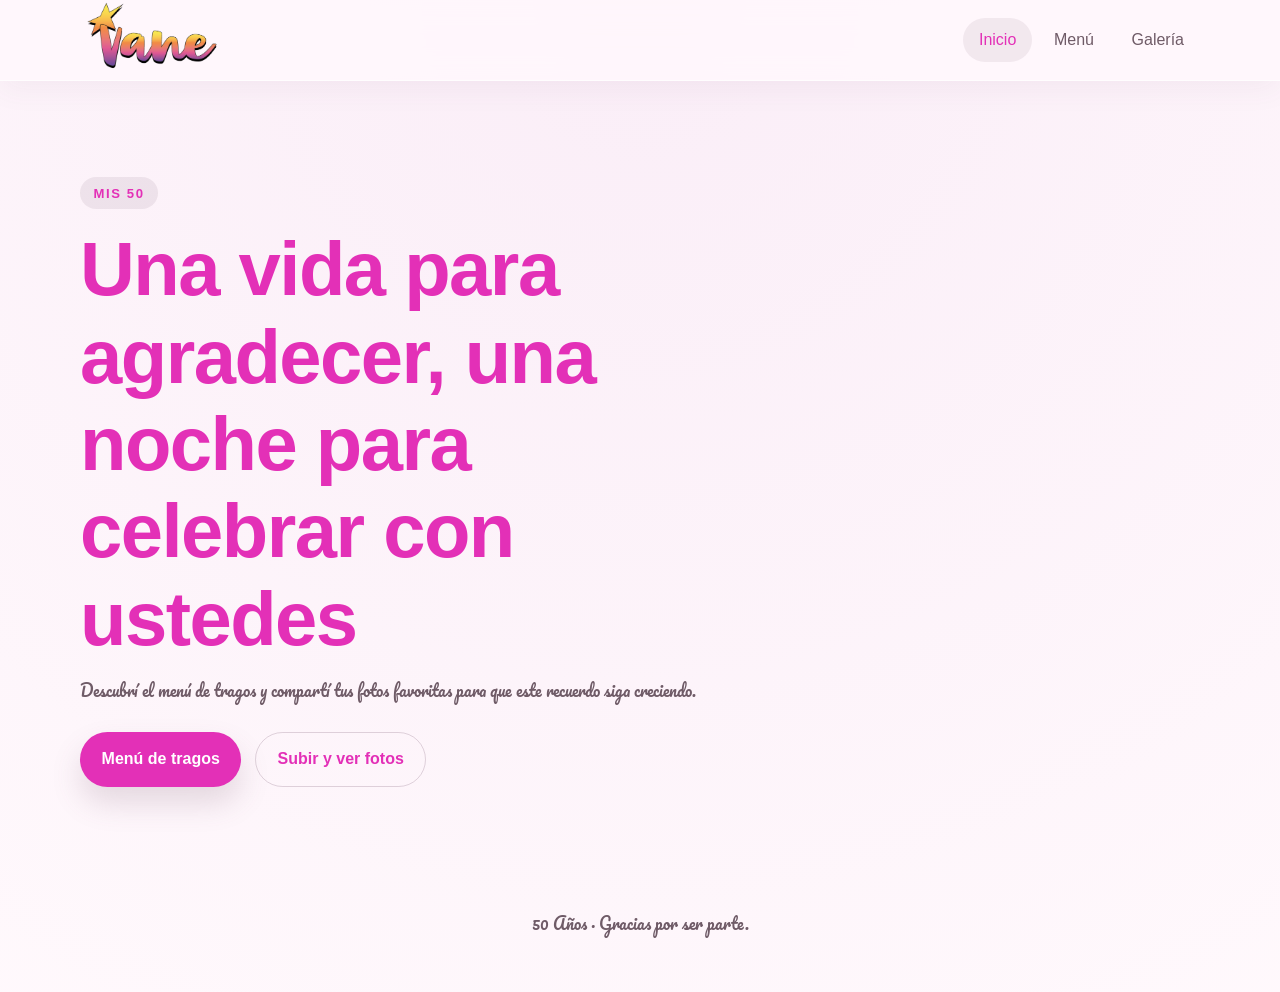
==== index.html @ 93591e59 "Menu finished, gallery minor changes" ====
<!DOCTYPE html>
<html lang="es">
<head>
  <meta charset="UTF-8">
  <meta name="viewport" content="width=device-width, initial-scale=1.0">
  <title>Felices 50 Vane</title>
  <meta name="description" content="App QR para la celebración de 50 años con bienvenida, menú de tragos y galería de recuerdos.">
  <link rel="stylesheet" href="styles/main.css">
  <script src="js/main.js" defer></script>
</head>
<body>
  <header class="site-header">
    <div class="container">
      <a href="index.html" class="site-brand" aria-label="Ir al inicio de 50 Años">
        <img src="assets/images/moments/portada.png" alt="Logo 50 Años" style="height:5rem; width:auto;">
      </a>
      <nav class="site-nav" aria-label="Navegación principal">
        <ul class="site-nav__list">
          <li><a class="site-nav__link" href="index.html">Inicio</a></li>
          <li><a class="site-nav__link" href="menu.html">Menú</a></li>
          <li><a class="site-nav__link" href="gallery.html">Galería</a></li>
        </ul>
      </nav>
    </div>
  </header>

  <main>
    <section class="hero section">
      <div class="container">
        <p class="eyebrow">Mis 50</p>
        <h1>Una vida para agradecer, una noche para celebrar con ustedes</h1>
        <p>
           Descubrí el menú de tragos
           y compartí tus fotos favoritas para que este recuerdo siga creciendo.
          
        </p>
        <div class="cta-group">
          <a class="button" href="menu.html">Menú de tragos</a>
          <a class="button button--secondary" href="gallery.html">Subir y ver fotos</a>
        </div>
      </div>
    </section>
  </main>

  <footer class="site-footer">
    <div class="container">
      <p>50 Años · Gracias por ser parte.</p>
    </div>
  </footer>
</body>
</html>
---- styles/main.css ----
:root {
  --color-primary: #faedf7;
  --color-primary-strong: #f3d7ea;
  --color-accent: #E330B7;
  --color-accent-soft: #b68ba7;
  --color-bg: #fff8fc;
  --color-surface: #ffffff;
  --color-text: #6f5b67;
  --color-text-soft: #6f5b67;
  --color-border: rgba(109, 76, 99, 0.18);
  --color-shadow: rgba(109, 76, 99, 0.14);
  --color-overlay: rgba(45, 29, 40, 0.82);
  --radius-sm: 0.75rem;
  --radius-md: 1.25rem;
  --radius-lg: 2rem;
  --container-width: 1120px;
  --transition: 180ms ease;
}

@font-face {
  font-family: 'Pacifico';
  src: url('../assets/fonts/Pacifico-Regular.ttf') format('truetype');
  font-weight: normal;
  font-style: normal;
}

*,
*::before,
*::after {
  box-sizing: border-box;
}

html {
  scroll-behavior: smooth;
}

body {
  margin: 0;
  font-family: sans-serif;
  color: var(--color-text);
  background:
    radial-gradient(circle at top, rgba(250, 237, 247, 0.95), rgba(255, 248, 252, 0.88)),
    linear-gradient(180deg, #fff8fc 0%, #fffdfd 100%);
  line-height: 1.6;
}

img {
  display: block;
  max-width: 100%;
  border: 0;
}

a {
  color: inherit;
  text-decoration: none;
}

h4 {
  margin: 0;
}
button {
  font: inherit;
}

.container {
  width: min(calc(100% - 2rem), var(--container-width));
  margin: 0 auto;
}

.site-header {
  position: sticky;
  top: 0;
  z-index: 20;
  border-bottom: 1px solid rgba(255, 255, 255, 0.75);
  backdrop-filter: blur(14px);
  background: rgba(255, 248, 252, 0.88);
  box-shadow: 0 8px 30px rgba(109, 76, 99, 0.06);
}

.site-header .container,
.site-footer .container {
  display: flex;
  align-items: center;
  justify-content: space-between;
  gap: 1rem;
}

.site-header .container {
  min-height: 4.75rem;
}

.site-brand {
  font-size: 1.3rem;
  font-weight: 700;
  letter-spacing: 0.08em;
  text-transform: uppercase;
  color: var(--color-accent);
}

.site-nav__list {
  display: flex;
  align-items: center;
  gap: 0.35rem;
  list-style: none;
  padding: 0;
  margin: 0;
}

.site-nav__link {
  display: inline-flex;
  align-items: center;
  justify-content: center;
  min-height: 2.5rem;
  padding: 0.55rem 1rem;
  border-radius: 999px;
  color: var(--color-text-soft);
  transition:
    background-color var(--transition),
    color var(--transition),
    transform var(--transition);
}

.site-nav__link:hover,
.site-nav__link:focus-visible,
.site-nav__link.is-active {
  color: var(--color-accent);
  background: rgba(109, 76, 99, 0.09);
  outline: none;
}

main {
  display: block;
}

.section {
  padding: 4.5rem 0;
}

.hero {
  padding: 6rem 0 5rem;
}

.eyebrow {
  display: inline-block;
  margin: 0 0 1rem;
  padding: 0.35rem 0.85rem;
  border-radius: 999px;
  background: rgba(109, 76, 99, 0.1);
  color: var(--color-accent);
  font-size: 0.82rem;
  font-weight: 700;
  letter-spacing: 0.12em;
  text-transform: uppercase;
  font-family: "Nunito", sans-serif;
}

.hero h1,
.section-title {
  margin: 0;
  line-height: 1.15;
  letter-spacing: -0.02em;
  color: var(--color-accent);
  font-family: "Nunito", sans-serif;
}

.hero h1 {
  max-width: 14ch;
  font-size: clamp(2.5rem, 6vw, 4.75rem);
}

.hero p:not(.eyebrow),
.card p,
.menu-item p,
.site-footer {
  font-family: "Pacifico", cursive;
}

.section-title {
  margin-bottom: 1.5rem;
  font-size: clamp(1.7rem, 4vw, 2.5rem);
}

.cta-group,
.menu-filter {
  display: flex;
  flex-wrap: wrap;
  gap: 0.85rem;
  margin-top: 1.75rem;
}

.button,
.menu-filter__button,
.lightbox__close {
  border: 0;
  cursor: pointer;
  transition:
    transform var(--transition),
    box-shadow var(--transition),
    background-color var(--transition),
    color var(--transition);
}

.button {
  display: inline-flex;
  align-items: center;
  justify-content: center;
  min-height: 3rem;
  padding: 0.85rem 1.35rem;
  border-radius: 999px;
  background: var(--color-accent);
  color: #ffffff;
  box-shadow: 0 16px 30px rgba(109, 76, 99, 0.18);
  font-weight: 700;
}

.button:hover,
.button:focus-visible,
.menu-filter__button:hover,
.menu-filter__button:focus-visible {
  transform: translateY(-2px);
}

.button:hover,
.button:focus-visible {
  background: #5e4055;
  outline: none;
}

.button--secondary {
  background: transparent;
  color: var(--color-accent);
  border: 1px solid rgba(109, 76, 99, 0.22);
  box-shadow: none;
}

.button--secondary:hover,
.button--secondary:focus-visible {
  background: rgba(109, 76, 99, 0.08);
}

.card-grid,
.gallery-grid {
  display: grid;
  gap: 1.25rem;
}

.card-grid {
  grid-template-columns: repeat(3, minmax(0, 1fr));
}

.gallery-grid {
  grid-template-columns: repeat(3, minmax(0, 1fr));
}

.card,
.gallery-card,
.menu-item {
  position: relative;
  overflow: hidden;
  border: 1px solid var(--color-border);
  border-radius: var(--radius-md);
  background: rgba(255, 255, 255, 0.86);
  box-shadow: 0 18px 40px var(--color-shadow);
}

.card,
.menu-item {
  padding: 1.45rem;
}

.card h3,
.menu-item h3 {
  margin: 0 0 0.7rem;
  font-size: 1.2rem;
  color: var(--color-accent);
  font-family: "Nunito", sans-serif;
}

.card p,
.menu-item p {
  margin: 0;
  color: var(--color-text-soft);
}

.menu-item__meta {
  margin-bottom: 0.8rem !important;
  font-weight: 600;
  color: var(--color-accent-soft) !important;
}

.menu-item__description {
  font-size: 0.98rem;
}

.menu-filter__button {
  min-height: 2.8rem;
  padding: 0.7rem 1.15rem;
  border-radius: 999px;
  background: rgba(109, 76, 99, 0.08);
  color: var(--color-accent);
  font-weight: 700;
}

.menu-filter__button.is-active {
  background: var(--color-accent);
  color: #ffffff;
  box-shadow: 0 12px 24px rgba(109, 76, 99, 0.18);
}

.is-hidden {
  display: none !important;
}

.gallery-card {
  cursor: pointer;
  position: relative;
}

.gallery-card img {
  width: 100%;
  aspect-ratio: 4 / 3;
  object-fit: contain;
  background: linear-gradient(135deg, #faedf7, #e9d7e3);
}

.gallery-card__caption {
  position: absolute;
  top: 0.75rem;
  left: 0.75rem;
  margin: 0;
  padding: 0.5rem 0.85rem;
  font-size: 0.95rem;
  color: #ffffff;
  background: rgba(45, 29, 40, 0.7);
  border-radius: var(--radius-sm);
  backdrop-filter: blur(4px);
}

.site-footer {
  padding: 1.75rem 0 2.5rem;
  color: var(--color-text-soft);
}

.site-footer .container {
  justify-content: center;
  text-align: center;
}

.lightbox {
  position: fixed;
  inset: 0;
  z-index: 40;
  display: none;
  place-items: center;
  padding: 1.5rem;
  background: var(--color-overlay);
}

.lightbox.is-open {
  display: grid;
}

.lightbox__content {
  margin: 0;
  width: min(100%, 52rem);
}

.lightbox__content img {
  width: 100%;
  max-height: 72vh;
  object-fit: contain;
  border-radius: var(--radius-md);
  background: #ffffff;
}

#lightbox-caption {
  margin-top: 0.85rem;
  text-align: center;
  color: #ffffff;
}

.lightbox__close {
  position: absolute;
  top: 1rem;
  right: 1rem;
  width: 2.9rem;
  height: 2.9rem;
  border-radius: 50%;
  background: rgba(255, 255, 255, 0.14);
  color: #ffffff;
  font-size: 2rem;
  line-height: 1;
}

.lightbox__close:hover,
.lightbox__close:focus-visible {
  background: rgba(255, 255, 255, 0.24);
  outline: none;
}

@media (max-width: 900px) {
  .card-grid,
  .gallery-grid {
    grid-template-columns: repeat(2, minmax(0, 1fr));
  }

  .hero {
    padding-top: 5rem;
  }
}

@media (max-width: 640px) {
  .site-header .container,
  .site-footer .container {
    flex-direction: column;
    justify-content: center;
    padding: 0.85rem 0;
  }

  .site-nav__list,
  .cta-group,
  .menu-filter {
    justify-content: center;
  }

  .section,
  .hero {
    padding: 3.5rem 0;
  }

  .hero h1,
  .hero p:not(.eyebrow),
  .section-title {
    text-align: center;
    margin-left: auto;
    margin-right: auto;
  }

  .eyebrow {
    display: table;
    margin-left: auto;
    margin-right: auto;
  }

  .card-grid,
  .gallery-grid {
    grid-template-columns: 1fr;
  }

  .button,
  .menu-filter__button {
    width: 100%;
  }
}
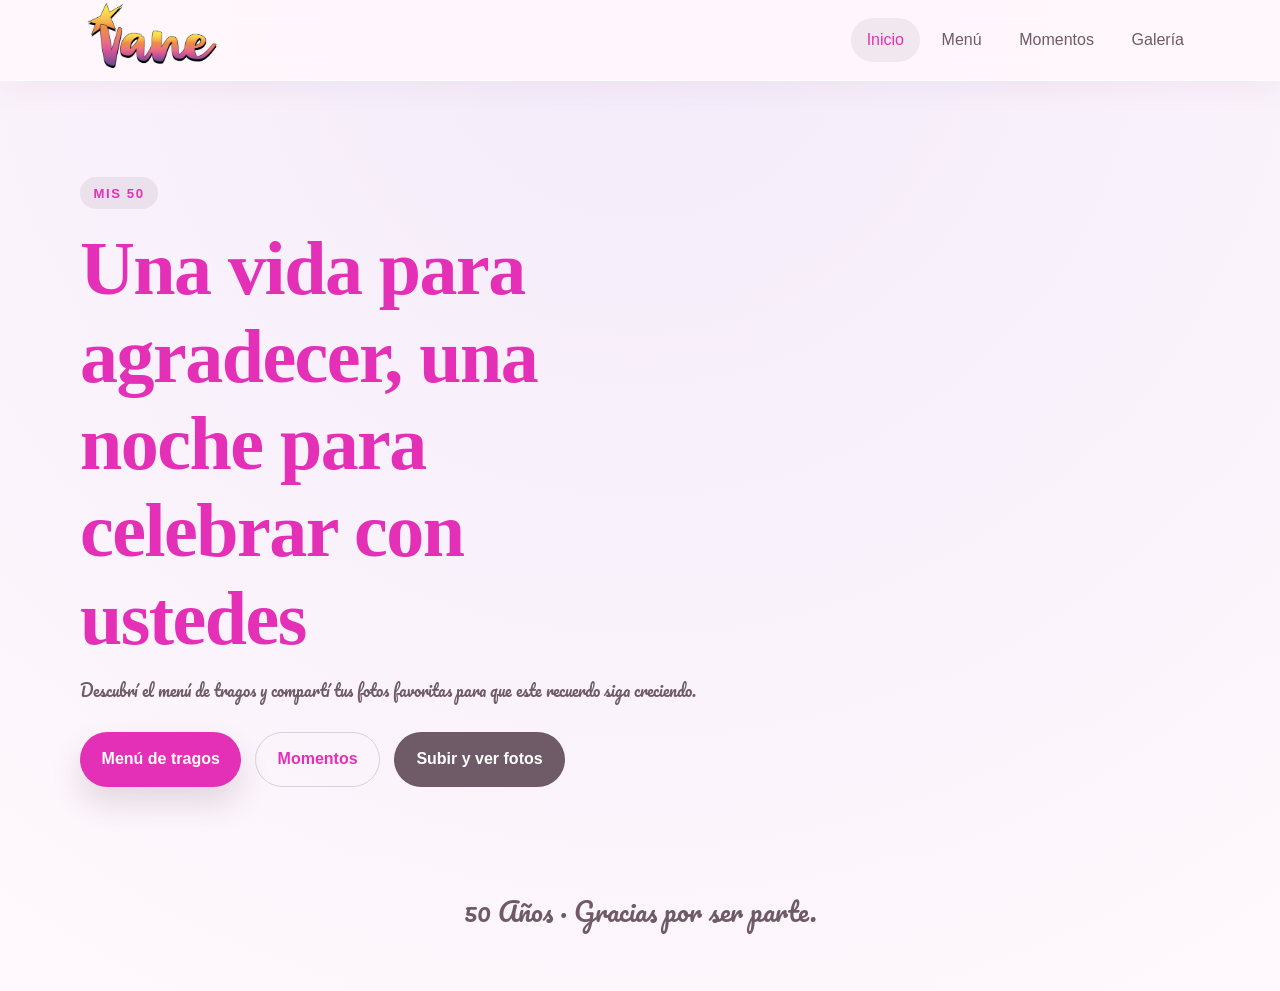
==== commit ddfccd3e: "Inex finished, moments add" ====
--- a/index.html
+++ b/index.html
@@ -18,6 +18,7 @@
         <ul class="site-nav__list">
           <li><a class="site-nav__link" href="index.html">Inicio</a></li>
           <li><a class="site-nav__link" href="menu.html">Menú</a></li>
+          <li><a class="site-nav__link" href="moments.html">Momentos</a></li>
           <li><a class="site-nav__link" href="gallery.html">Galería</a></li>
         </ul>
       </nav>
@@ -36,7 +37,8 @@
         </p>
         <div class="cta-group">
           <a class="button" href="menu.html">Menú de tragos</a>
-          <a class="button button--secondary" href="gallery.html">Subir y ver fotos</a>
+          <a class="button button--secondary" href="moments.html">Momentos</a>
+          <a class="button button--terciary" href="gallery.html">Subir y ver fotos</a>
         </div>
       </div>
     </section>
--- a/styles/main.css
+++ b/styles/main.css
@@ -39,7 +39,7 @@
   font-family: sans-serif;
   color: var(--color-text);
   background:
-    radial-gradient(circle at top, rgba(250, 237, 247, 0.95), rgba(255, 248, 252, 0.88)),
+    radial-gradient(circle at top, #F4EBFA, rgba(255, 248, 252, 0.88)),
     linear-gradient(180deg, #fff8fc 0%, #fffdfd 100%);
   line-height: 1.6;
 }
@@ -83,6 +83,10 @@
   align-items: center;
   justify-content: space-between;
   gap: 1rem;
+}
+.site-footer {
+    font-size: 1.6rem;
+
 }
 
 .site-header .container {
@@ -160,7 +164,7 @@
   line-height: 1.15;
   letter-spacing: -0.02em;
   color: var(--color-accent);
-  font-family: "Nunito", sans-serif;
+  font-family: "Comfortaa";
 }
 
 .hero h1 {
@@ -233,6 +237,13 @@
   box-shadow: none;
 }
 
+.button--terciary {
+  background: var(--color-text);
+  color: white;
+  border: 1px solid rgba(109, 76, 99, 0.22);
+  box-shadow: none;
+}
+
 .button--secondary:hover,
 .button--secondary:focus-visible {
   background: rgba(109, 76, 99, 0.08);
@@ -257,7 +268,7 @@
 .menu-item {
   position: relative;
   overflow: hidden;
-  border: 1px solid var(--color-border);
+  border: 0px solid var(--color-border);
   border-radius: var(--radius-md);
   background: rgba(255, 255, 255, 0.86);
   box-shadow: 0 18px 40px var(--color-shadow);
@@ -320,13 +331,13 @@
   width: 100%;
   aspect-ratio: 4 / 3;
   object-fit: contain;
-  background: linear-gradient(135deg, #faedf7, #e9d7e3);
+  background: linear-gradient(135deg, #F4EBFA, #F4EBFA);
 }
 
 .gallery-card__caption {
   position: absolute;
-  top: 0.75rem;
-  left: 0.75rem;
+  top: 0.1rem;
+  left: 0.5rem;
   margin: 0;
   padding: 0.5rem 0.85rem;
   font-size: 0.95rem;
@@ -337,7 +348,7 @@
 }
 
 .site-footer {
-  padding: 1.75rem 0 2.5rem;
+  padding: 0 0 2rem;
   color: var(--color-text-soft);
 }
 
@@ -346,6 +357,10 @@
   text-align: center;
 }
 
+.gallery-card__caption{
+  background-color:#EC69F0;
+  
+}
 .lightbox {
   position: fixed;
   inset: 0;
@@ -425,7 +440,7 @@
 
   .section,
   .hero {
-    padding: 3.5rem 0;
+    padding: 1rem 0;
   }
 
   .hero h1,
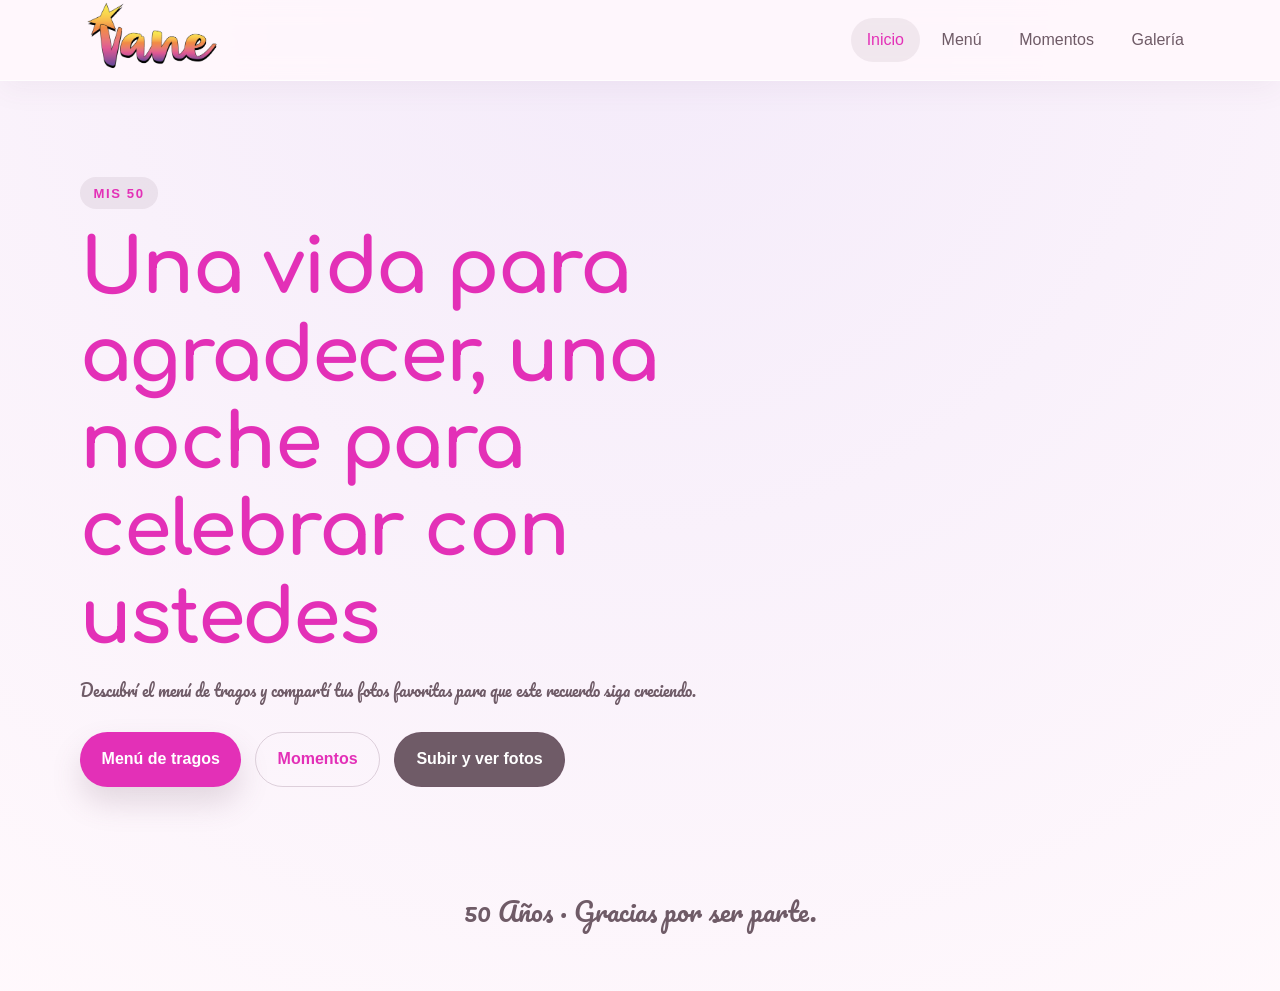
==== commit 968eb75a: "linkeo fontfamily" ====
--- a/index.html
+++ b/index.html
@@ -6,6 +6,7 @@
   <title>Felices 50 Vane</title>
   <meta name="description" content="App QR para la celebración de 50 años con bienvenida, menú de tragos y galería de recuerdos.">
   <link rel="stylesheet" href="styles/main.css">
+  <link href="https://fonts.googleapis.com/css2?family=Comfortaa:wght@300;400;700&display=swap" rel="stylesheet">
   <script src="js/main.js" defer></script>
 </head>
 <body>
--- a/styles/main.css
+++ b/styles/main.css
@@ -248,7 +248,10 @@
 .button--secondary:focus-visible {
   background: rgba(109, 76, 99, 0.08);
 }
-
+.button--terciary:hover,
+.button--terciary:focus-visible {
+  background: var(--color-text);
+}
 .card-grid,
 .gallery-grid {
   display: grid;
@@ -440,7 +443,7 @@
 
   .section,
   .hero {
-    padding: 1rem 0;
+    padding: 0.5rem 0;
   }
 
   .hero h1,
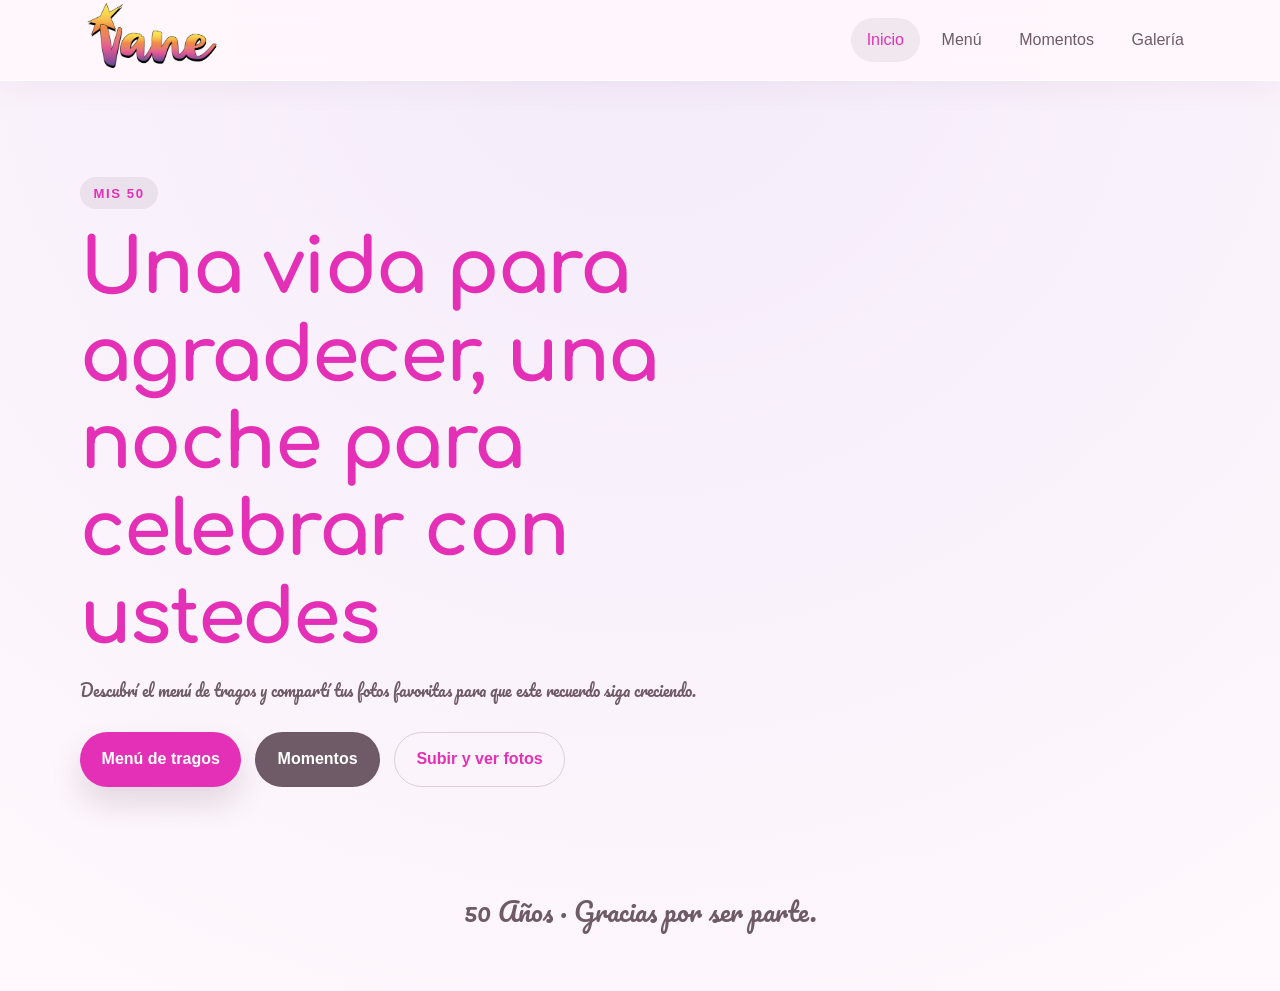
==== commit 6b856aa8: "cambios menores" ====
--- a/index.html
+++ b/index.html
@@ -38,8 +38,8 @@
         </p>
         <div class="cta-group">
           <a class="button" href="menu.html">Menú de tragos</a>
-          <a class="button button--secondary" href="moments.html">Momentos</a>
-          <a class="button button--terciary" href="gallery.html">Subir y ver fotos</a>
+          <a class="button button--terciary" href="moments.html">Momentos</a>
+          <a class="button button--secondary" href="gallery.html">Subir y ver fotos</a>
         </div>
       </div>
     </section>
--- a/styles/main.css
+++ b/styles/main.css
@@ -248,10 +248,7 @@
 .button--secondary:focus-visible {
   background: rgba(109, 76, 99, 0.08);
 }
-.button--terciary:hover,
-.button--terciary:focus-visible {
-  background: var(--color-text);
-}
+
 .card-grid,
 .gallery-grid {
   display: grid;
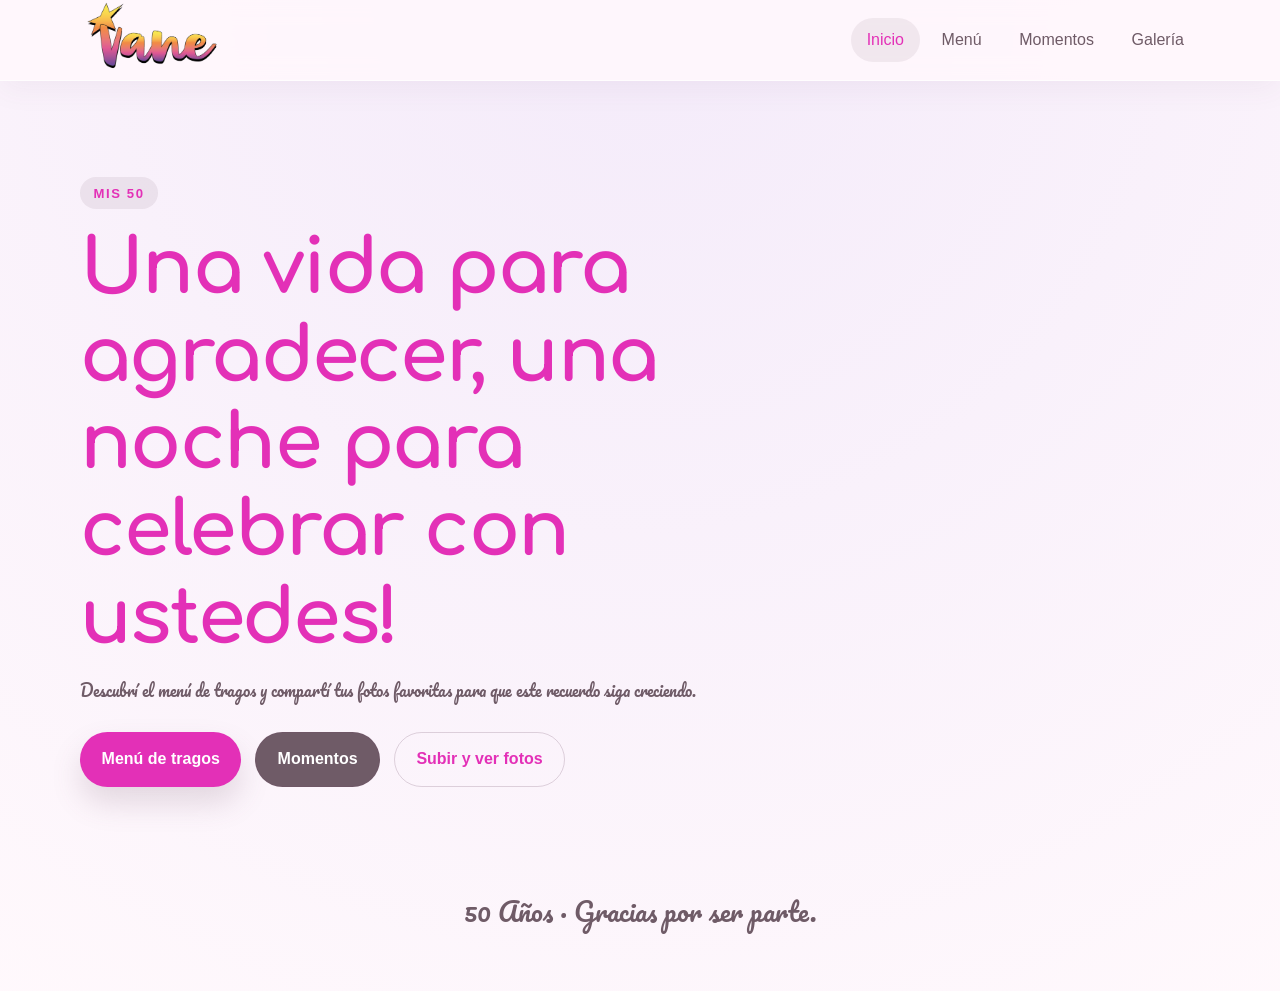
==== commit 816ef806: "Update index.html" ====
--- a/index.html
+++ b/index.html
@@ -30,7 +30,7 @@
     <section class="hero section">
       <div class="container">
         <p class="eyebrow">Mis 50</p>
-        <h1>Una vida para agradecer, una noche para celebrar con ustedes</h1>
+        <h1>Una vida para agradecer, una noche para celebrar con ustedes!</h1>
         <p>
            Descubrí el menú de tragos
            y compartí tus fotos favoritas para que este recuerdo siga creciendo.
--- a/styles/main.css
+++ b/styles/main.css
@@ -440,7 +440,7 @@
 
   .section,
   .hero {
-    padding: 0.5rem 0;
+    padding: 0.7rem 0;
   }
 
   .hero h1,
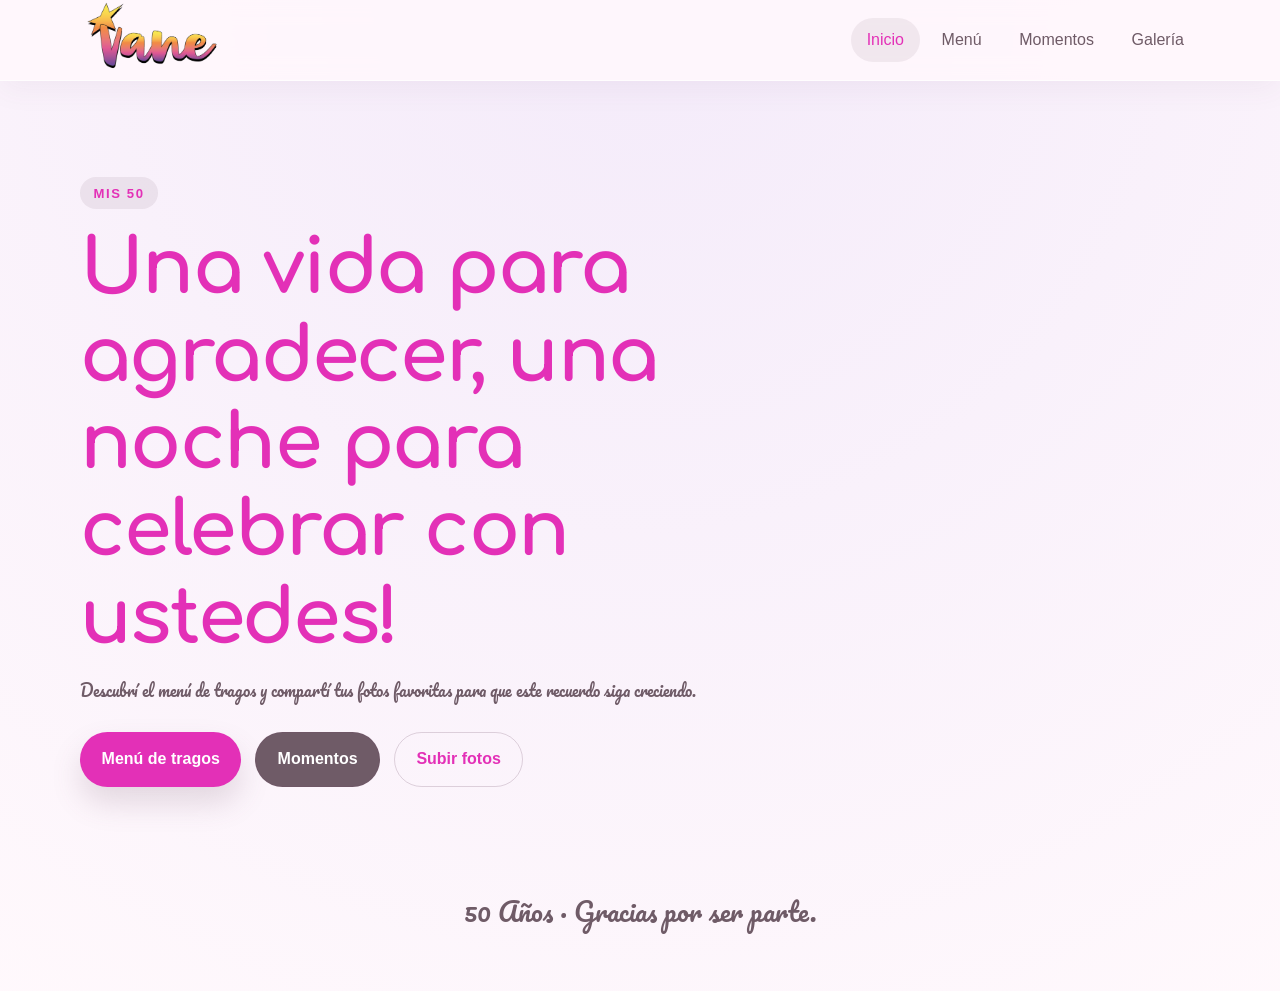
==== commit 513d4b9d: "Final change" ====
--- a/index.html
+++ b/index.html
@@ -39,7 +39,7 @@
         <div class="cta-group">
           <a class="button" href="menu.html">Menú de tragos</a>
           <a class="button button--terciary" href="moments.html">Momentos</a>
-          <a class="button button--secondary" href="gallery.html">Subir y ver fotos</a>
+          <a class="button button--secondary" href="gallery.html">Subir fotos</a>
         </div>
       </div>
     </section>
